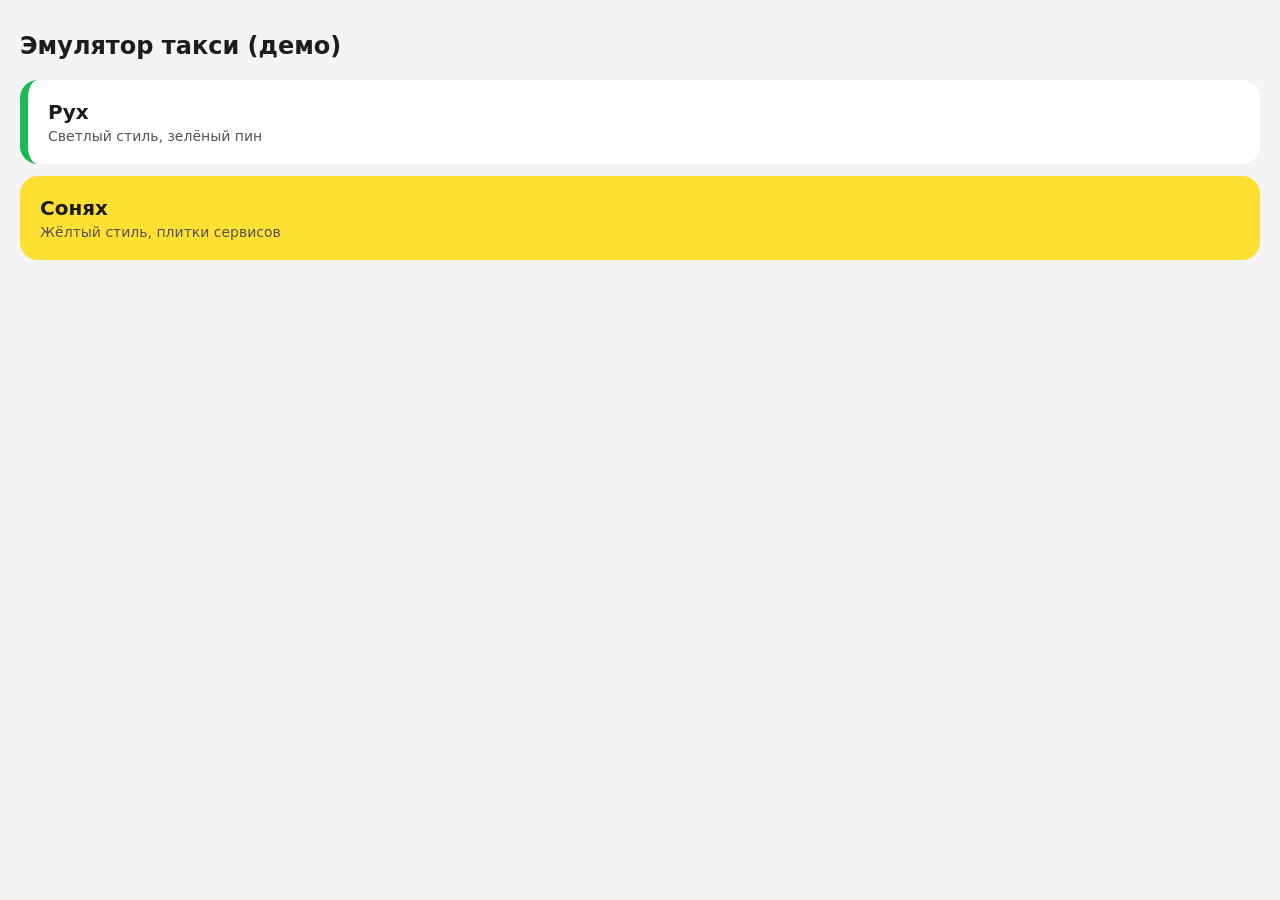
==== index.html @ c361be80 "Taxi emulator demo: two styles" ====
<!doctype html>
<html lang="ru">
<head>
<meta charset="utf-8">
<meta name="viewport" content="width=device-width, initial-scale=1">
<title>Эмулятор такси — демо</title>
<style>
body{font-family:system-ui,sans-serif;margin:0;padding:32px 20px;background:#f4f4f5;color:#1d1d1f}
h1{font-size:24px;margin:0 0 20px}
a{display:block;padding:20px;border-radius:18px;margin-bottom:12px;text-decoration:none;color:#1d1d1f;font-size:20px;font-weight:600}
.g{background:#fff;border-left:8px solid #1DB954}
.y{background:#FFE033}
small{display:block;font-weight:400;font-size:14px;color:#555;margin-top:4px}
</style>
</head>
<body>
<h1>Эмулятор такси (демо)</h1>
<a class="g" href="uklon-style/">Рух<small>Светлый стиль, зелёный пин</small></a>
<a class="y" href="ontaxi-style/">Сонях<small>Жёлтый стиль, плитки сервисов</small></a>
</body>
</html>
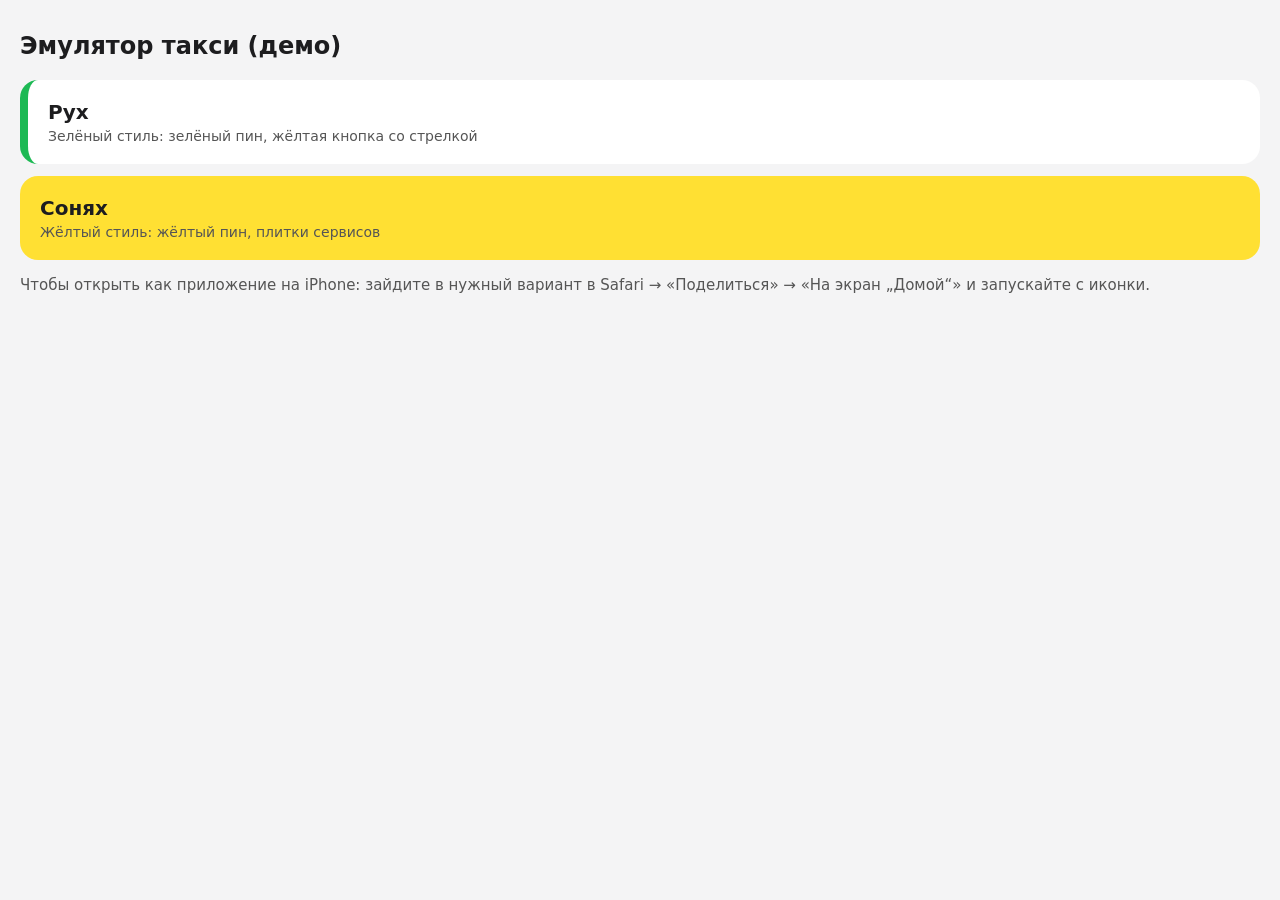
==== commit c4675bcc: "v2: PWA for iPhone, vector map, trip details; fix style folder mapping" ====
--- a/index.html
+++ b/index.html
@@ -11,11 +11,13 @@
 .g{background:#fff;border-left:8px solid #1DB954}
 .y{background:#FFE033}
 small{display:block;font-weight:400;font-size:14px;color:#555;margin-top:4px}
+p{color:#555;font-size:15px;line-height:1.45}
 </style>
 </head>
 <body>
 <h1>Эмулятор такси (демо)</h1>
-<a class="g" href="uklon-style/">Рух<small>Светлый стиль, зелёный пин</small></a>
-<a class="y" href="ontaxi-style/">Сонях<small>Жёлтый стиль, плитки сервисов</small></a>
+<a class="g" href="ontaxi-style/">Рух<small>Зелёный стиль: зелёный пин, жёлтая кнопка со стрелкой</small></a>
+<a class="y" href="uklon-style/">Сонях<small>Жёлтый стиль: жёлтый пин, плитки сервисов</small></a>
+<p>Чтобы открыть как приложение на iPhone: зайдите в нужный вариант в Safari → «Поделиться» → «На экран „Домой“» и запускайте с иконки.</p>
 </body>
 </html>
